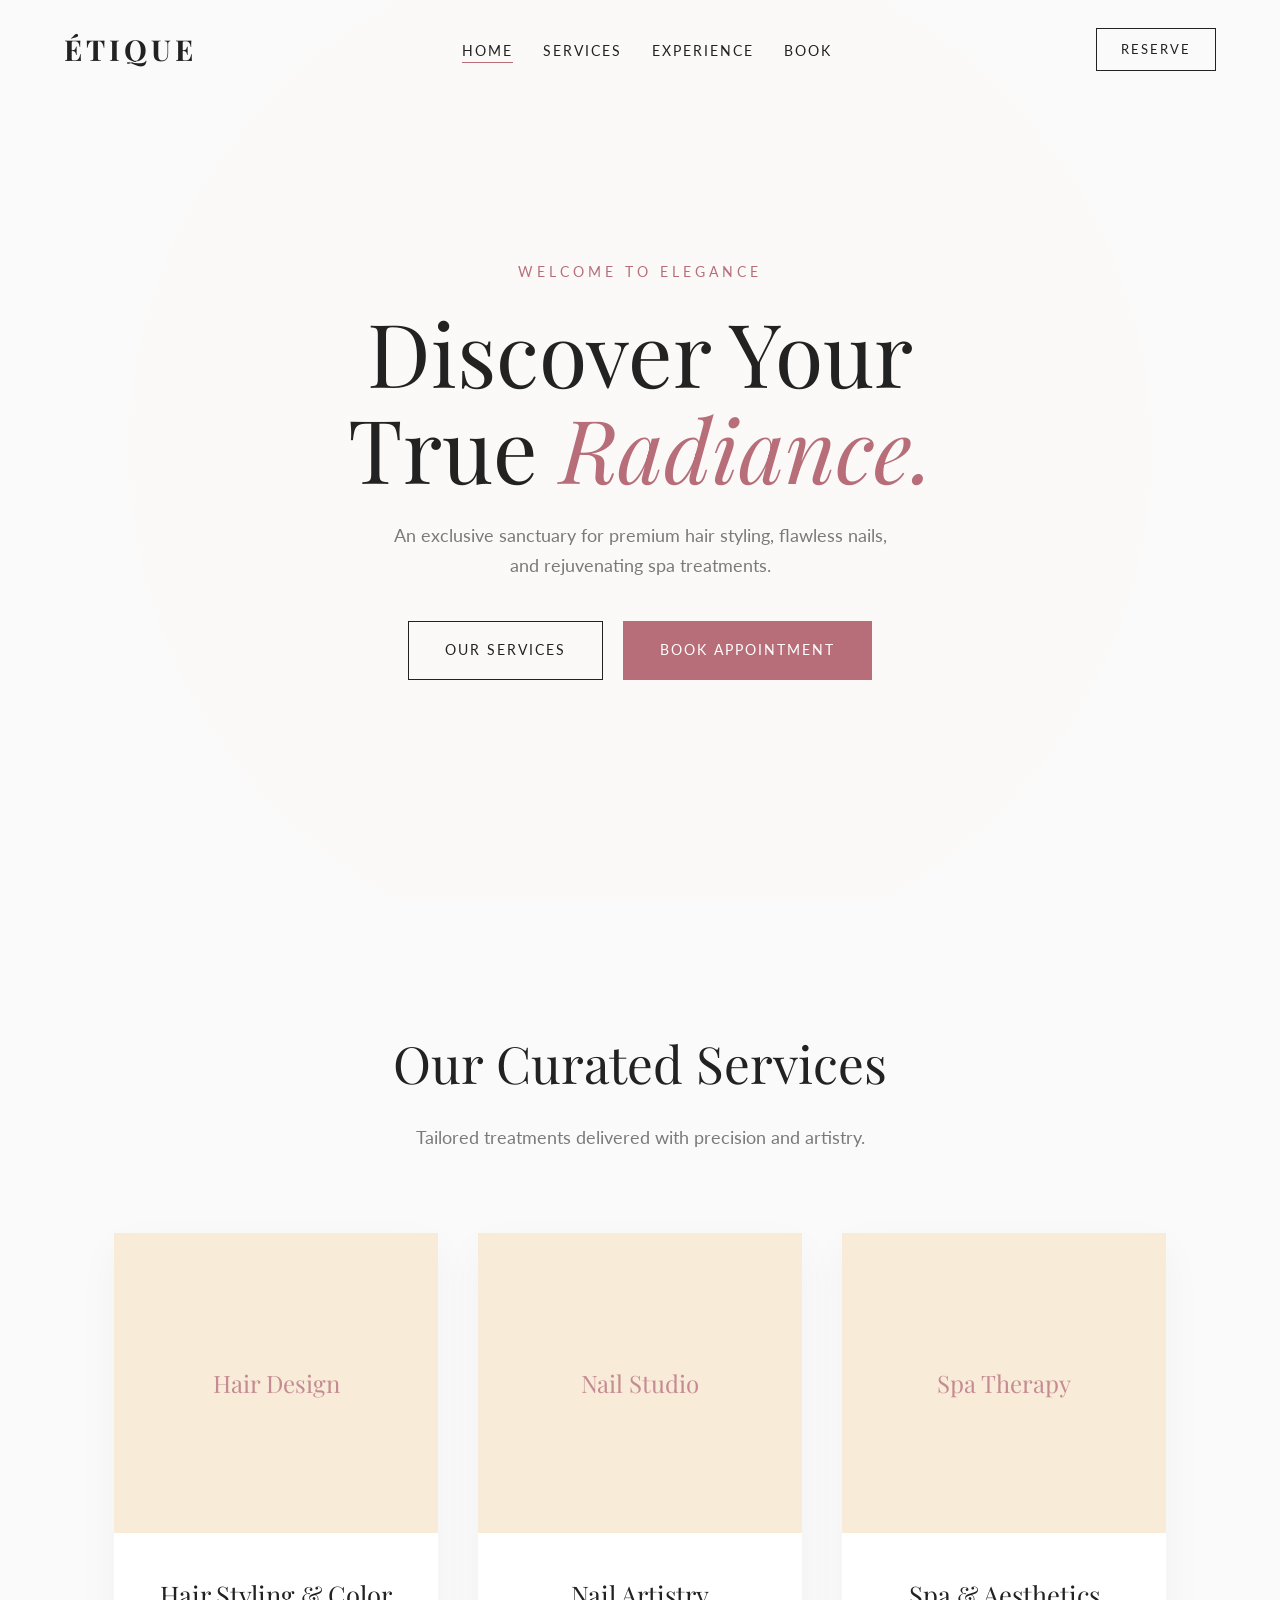
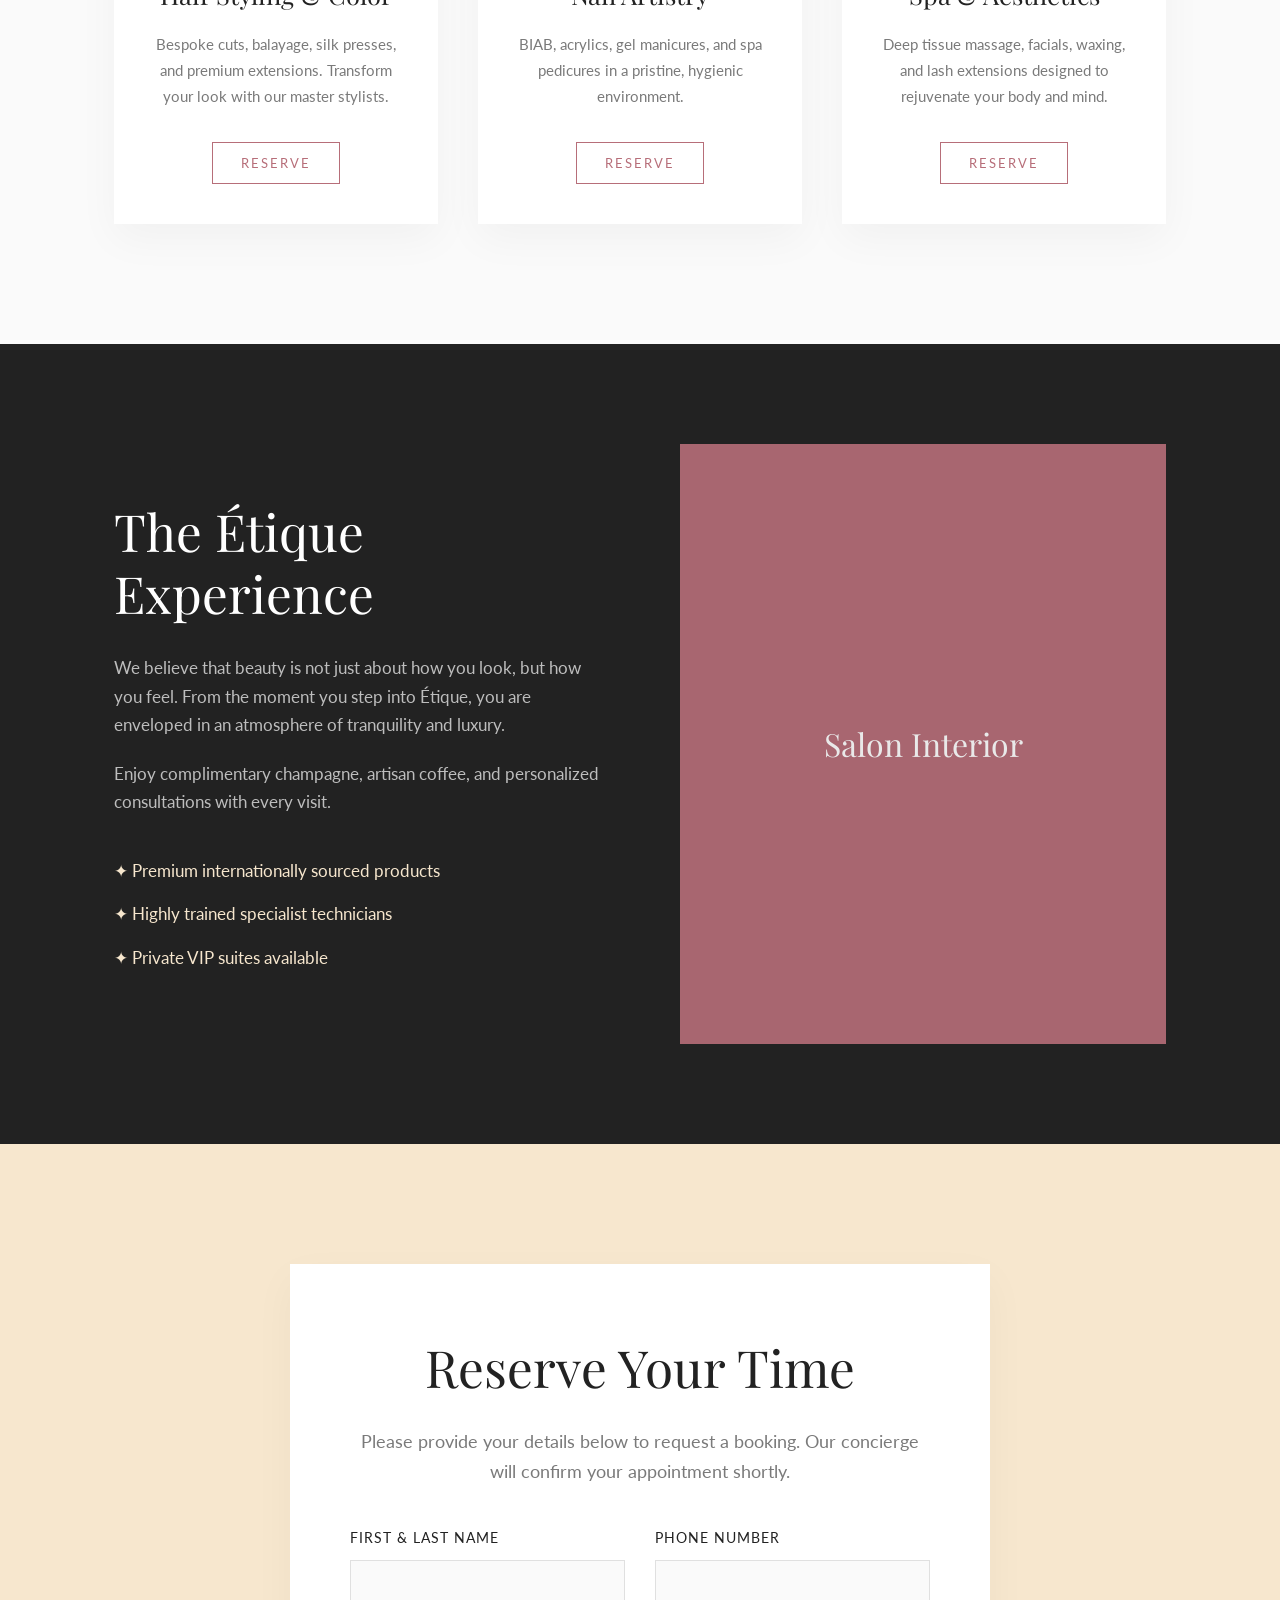
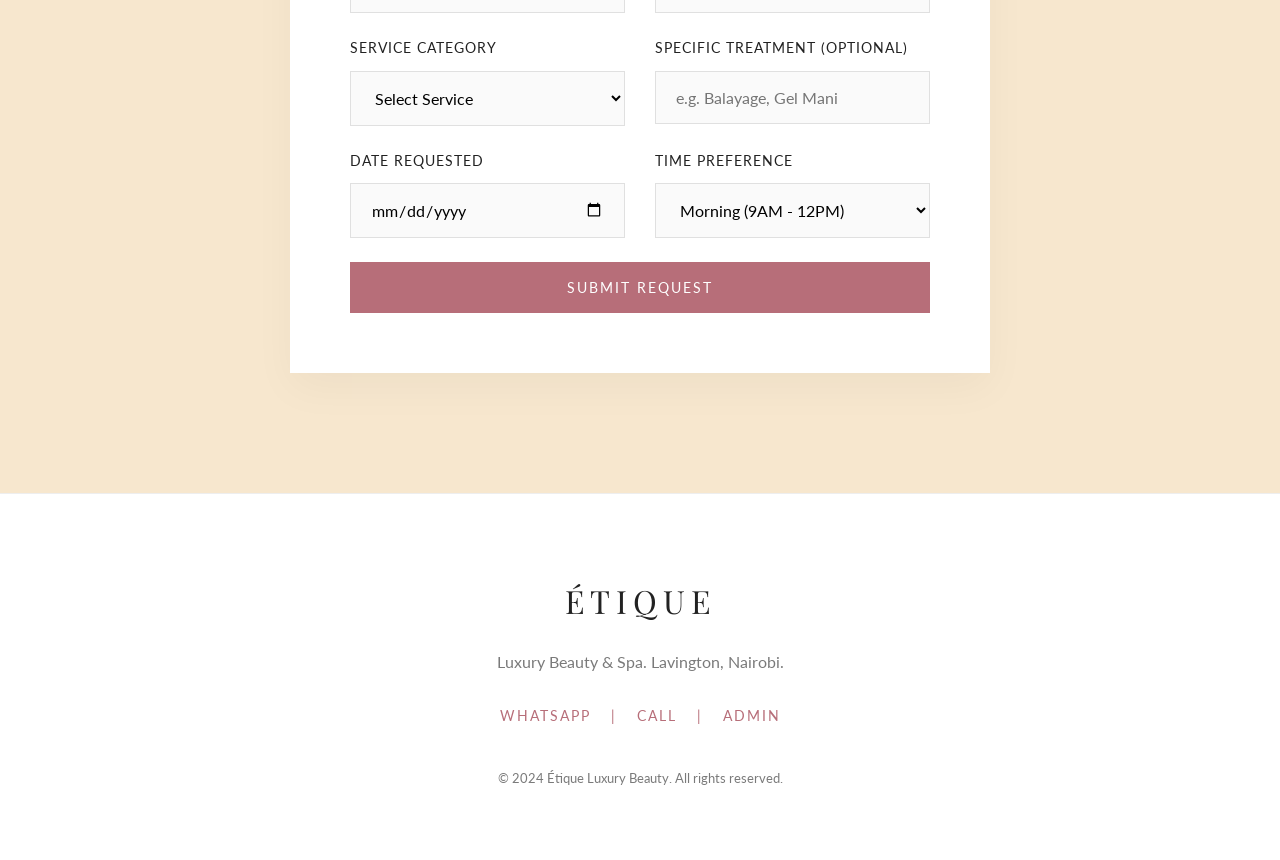
==== index.html @ 0b3f60ae "Initial commit: Etique Luxury Beauty" ====
<!DOCTYPE html>
<html lang="en">
<head>
    <meta charset="UTF-8"><meta name="viewport" content="width=device-width,initial-scale=1.0">
    <title>Etique Luxury Beauty | Premium Salon & Spa in Nairobi</title>
    <meta name="description" content="Etique Luxury Beauty offers premium hair, nails, and spa services in an exclusive, relaxing environment. Book your appointment today.">
    <link href="https://fonts.googleapis.com/css2?family=Playfair+Display:ital,wght@0,400;0,500;0,700;1,400&family=Lato:wght@300;400;700&display=swap" rel="stylesheet">
    <link rel="stylesheet" href="style.css">
</head>
<body>
    <nav class="navbar" id="navbar"><div class="nav-container">
        <a href="#home" class="nav-logo">ÉTIQUE</a>
        <ul class="nav-links" id="navLinks"><li><a href="#home" class="nav-link active">Home</a></li><li><a href="#services" class="nav-link">Services</a></li><li><a href="#experience" class="nav-link">Experience</a></li><li><a href="#booking" class="nav-link">Book</a></li></ul>
        <a href="#booking" class="nav-cta">Reserve</a>
        <button class="hamburger" id="hamburger"><span></span><span></span><span></span></button>
    </div></nav>

    <section id="home" class="hero">
        <div class="hero-content">
            <span class="hero-badge">Welcome to Elegance</span>
            <h1>Discover Your<br>True <span class="accent">Radiance.</span></h1>
            <p class="hero-sub">An exclusive sanctuary for premium hair styling, flawless nails, and rejuvenating spa treatments.</p>
            <div class="hero-actions">
                <a href="#services" class="btn btn-outline">Our Services</a>
                <a href="#booking" class="btn btn-primary">Book Appointment</a>
            </div>
        </div>
    </section>

    <section id="services" class="section">
        <div class="container"><div class="section-header"><h2>Our Curated Services</h2><p>Tailored treatments delivered with precision and artistry.</p></div>
        <div class="services-grid">
            <div class="svc-card">
                <div class="svc-img">Hair Design</div>
                <div class="svc-content">
                    <h3>Hair Styling & Color</h3>
                    <p>Bespoke cuts, balayage, silk presses, and premium extensions. Transform your look with our master stylists.</p>
                    <button class="btn btn-small" onclick="bookSvc('Hair Services')">Reserve</button>
                </div>
            </div>
            <div class="svc-card">
                <div class="svc-img">Nail Studio</div>
                <div class="svc-content">
                    <h3>Nail Artistry</h3>
                    <p>BIAB, acrylics, gel manicures, and spa pedicures in a pristine, hygienic environment.</p>
                    <button class="btn btn-small" onclick="bookSvc('Nail Services')">Reserve</button>
                </div>
            </div>
            <div class="svc-card">
                <div class="svc-img">Spa Therapy</div>
                <div class="svc-content">
                    <h3>Spa & Aesthetics</h3>
                    <p>Deep tissue massage, facials, waxing, and lash extensions designed to rejuvenate your body and mind.</p>
                    <button class="btn btn-small" onclick="bookSvc('Spa & Aesthetics')">Reserve</button>
                </div>
            </div>
        </div></div>
    </section>

    <section id="experience" class="experience-section">
        <div class="container"><div class="exp-grid">
            <div class="exp-content">
                <h2>The Étique <br>Experience</h2>
                <p>We believe that beauty is not just about how you look, but how you feel. From the moment you step into Étique, you are enveloped in an atmosphere of tranquility and luxury.</p>
                <p>Enjoy complimentary champagne, artisan coffee, and personalized consultations with every visit.</p>
                <ul class="exp-list">
                    <li>✦ Premium internationally sourced products</li>
                    <li>✦ Highly trained specialist technicians</li>
                    <li>✦ Private VIP suites available</li>
                </ul>
            </div>
            <div class="exp-image">Salon Interior</div>
        </div></div>
    </section>

    <section id="booking" class="section booking-section">
        <div class="container"><div class="booking-wrap">
            <div class="section-header"><h2>Reserve Your Time</h2><p>Please provide your details below to request a booking. Our concierge will confirm your appointment shortly.</p></div>
            <form class="booking-form" id="bookingForm">
                <div class="form-row"><div class="form-group"><label>First & Last Name</label><input type="text" name="name" required></div><div class="form-group"><label>Phone Number</label><input type="tel" name="phone" required></div></div>
                <div class="form-row"><div class="form-group"><label>Service Category</label><select name="service" id="svcSelect" required><option value="">Select Service</option><option>Hair Services</option><option>Nail Services</option><option>Spa & Aesthetics</option><option>Bridal Package</option></select></div><div class="form-group"><label>Specific Treatment (Optional)</label><input type="text" name="treatment" placeholder="e.g. Balayage, Gel Mani"></div></div>
                <div class="form-row"><div class="form-group"><label>Date Requested</label><input type="date" name="date" required></div><div class="form-group"><label>Time Preference</label><select name="time"><option>Morning (9AM - 12PM)</option><option>Afternoon (12PM - 4PM)</option><option>Evening (4PM - 7PM)</option></select></div></div>
                <button type="submit" class="btn btn-primary btn-full">Submit Request</button>
            </form>
        </div></div>
    </section>

    <footer class="footer"><div class="container">
        <div class="footer-brand">ÉTIQUE</div>
        <p>Luxury Beauty & Spa. Lavington, Nairobi.</p>
        <div class="footer-links"><a href="https://wa.me/254700000002" target="_blank">WhatsApp</a> | <a href="tel:+254700000002">Call</a> | <a href="admin.html">Admin</a></div>
        <p class="copyright">© 2024 Étique Luxury Beauty. All rights reserved.</p>
    </div></footer>

    <div class="toast" id="toast"></div>
    <script src="script.js"></script>
</body></html>
---- style.css ----
/* Etique Luxury Beauty — Rose Gold #B76E79 | Champagne #F7E7CE | Charcoal #222222 */
*,*::before,*::after{margin:0;padding:0;box-sizing:border-box}
:root{--primary:#222222;--primary-light:#444444;--accent:#B76E79;--accent-hover:#9a5c65;--champagne:#F7E7CE;--bg:#FAFAFA;--white:#ffffff;--text:#4a4a4a;--text-light:#7a7a7a;--shadow:0 15px 40px rgba(0,0,0,0.04);--radius:0;--transition:0.4s cubic-bezier(0.165,0.84,0.44,1)}
html{scroll-behavior:smooth}body{font-family:'Lato',sans-serif;background:var(--bg);color:var(--text);line-height:1.7;overflow-x:hidden}
h1,h2,h3,h4{font-family:'Playfair Display',serif;font-weight:400;color:var(--primary)}
.container{max-width:1100px;margin:0 auto;padding:0 24px}a{text-decoration:none;color:inherit;transition:var(--transition)}

.btn{display:inline-flex;align-items:center;justify-content:center;padding:16px 36px;font-family:'Lato',sans-serif;font-weight:400;font-size:0.9rem;letter-spacing:2px;text-transform:uppercase;border:1px solid transparent;cursor:pointer;transition:var(--transition)}
.btn-primary{background:var(--accent);color:var(--white)}.btn-primary:hover{background:var(--primary);color:var(--white)}
.btn-outline{background:transparent;color:var(--primary);border-color:var(--primary)}.btn-outline:hover{background:var(--primary);color:var(--white)}
.btn-small{padding:12px 28px;font-size:0.8rem;border:1px solid var(--accent);color:var(--accent);background:transparent}.btn-small:hover{background:var(--accent);color:var(--white)}
.btn-full{width:100%}

.navbar{position:fixed;top:0;left:0;right:0;z-index:1000;padding:25px 0;transition:var(--transition);background:transparent}.navbar.scrolled{background:var(--white);padding:15px 0;box-shadow:0 2px 20px rgba(0,0,0,0.05)}
.nav-container{max-width:1200px;margin:0 auto;padding:0 24px;display:flex;align-items:center;justify-content:space-between}
.nav-logo{font-family:'Playfair Display',serif;font-size:1.8rem;font-weight:700;color:var(--primary);letter-spacing:4px}
.nav-links{display:flex;list-style:none;gap:30px}.nav-link{color:var(--primary);font-size:0.85rem;text-transform:uppercase;letter-spacing:2px;position:relative}.nav-link::after{content:'';position:absolute;bottom:-4px;left:0;width:0;height:1px;background:var(--accent);transition:var(--transition)}.nav-link:hover::after,.nav-link.active::after{width:100%}
.nav-cta{padding:10px 24px;border:1px solid var(--primary);color:var(--primary);font-size:0.8rem;text-transform:uppercase;letter-spacing:2px}.nav-cta:hover{background:var(--primary);color:var(--white)}
.hamburger{display:none;background:none;border:none;cursor:pointer;padding:8px}.hamburger span{display:block;width:24px;height:1px;background:var(--primary);margin:6px 0;transition:var(--transition)}

.hero{min-height:100vh;display:flex;align-items:center;justify-content:center;text-align:center;padding:120px 24px 80px;background:linear-gradient(rgba(250,250,250,0.9),rgba(250,250,250,0.9)),url('data:image/svg+xml;utf8,<svg width="100" height="100" xmlns="http://www.w3.org/2000/svg"><rect width="100" height="100" fill="%23FAFAFA"/><circle cx="50" cy="50" r="40" fill="%23F7E7CE" opacity="0.3"/></svg>');background-size:cover;background-position:center}
.hero-content{max-width:800px;width:100%}
.hero-badge{display:block;color:var(--accent);font-size:0.85rem;text-transform:uppercase;letter-spacing:4px;margin-bottom:20px}
.hero h1{font-size:clamp(3rem,8vw,5.5rem);line-height:1.1;margin-bottom:24px}.accent{color:var(--accent);font-style:italic}
.hero-sub{font-size:1.1rem;color:var(--text-light);margin-bottom:40px;max-width:500px;margin-left:auto;margin-right:auto}
.hero-actions{display:flex;gap:20px;justify-content:center;flex-wrap:wrap}

.section{padding:120px 0}.section-header{text-align:center;margin-bottom:80px}
.section-header h2{font-size:clamp(2.2rem,4vw,3.2rem);margin-bottom:16px}.section-header p{color:var(--text-light);font-size:1.1rem}

.services-grid{display:grid;grid-template-columns:repeat(3,1fr);gap:40px}
.svc-card{background:var(--white);box-shadow:var(--shadow);transition:var(--transition)}
.svc-card:hover{transform:translateY(-10px)}
.svc-img{height:300px;background:var(--champagne);display:flex;align-items:center;justify-content:center;font-family:'Playfair Display',serif;font-size:1.5rem;color:var(--accent);opacity:0.8}
.svc-content{padding:40px;text-align:center}
.svc-content h3{font-size:1.6rem;margin-bottom:16px}.svc-content p{color:var(--text-light);margin-bottom:30px;font-size:0.95rem;min-height:80px}

.experience-section{background:var(--primary);color:var(--white);padding:100px 0}
.exp-grid{display:grid;grid-template-columns:1fr 1fr;gap:80px;align-items:center}
.exp-content h2{color:var(--white);font-size:clamp(2.5rem,4vw,3.5rem);margin-bottom:30px;line-height:1.2}
.exp-content p{color:rgba(255,255,255,0.7);margin-bottom:20px;font-size:1.05rem}
.exp-list{list-style:none;margin-top:40px}.exp-list li{margin-bottom:15px;color:var(--champagne);font-size:1.05rem}
.exp-image{height:600px;background:var(--accent);display:flex;align-items:center;justify-content:center;font-family:'Playfair Display',serif;font-size:2rem;color:var(--white);opacity:0.9}

.booking-section{background:var(--champagne)}
.booking-wrap{max-width:700px;margin:0 auto;background:var(--white);padding:60px;box-shadow:var(--shadow)}
.booking-wrap .section-header{margin-bottom:40px}
.form-row{display:grid;grid-template-columns:1fr 1fr;gap:30px}.form-group{margin-bottom:24px}
.form-group label{display:block;margin-bottom:10px;font-size:0.85rem;color:var(--primary);text-transform:uppercase;letter-spacing:1px}
.form-group input,.form-group select{width:100%;padding:16px 20px;border:1px solid #e0e0e0;font-family:'Lato',sans-serif;font-size:1rem;background:var(--bg);transition:var(--transition)}
.form-group input:focus,.form-group select:focus{outline:none;border-color:var(--accent);background:var(--white)}

.footer{background:var(--white);padding:80px 0 40px;text-align:center;border-top:1px solid #eee}
.footer-brand{font-family:'Playfair Display',serif;font-size:2rem;color:var(--primary);letter-spacing:6px;margin-bottom:20px}
.footer p{color:var(--text-light);margin-bottom:30px}
.footer-links{display:flex;justify-content:center;gap:20px;margin-bottom:40px;color:var(--accent);font-size:0.85rem;text-transform:uppercase;letter-spacing:2px}
.footer-links a{transition:var(--transition)}.footer-links a:hover{color:var(--primary)}
.copyright{font-size:0.8rem;color:#aaa}

.toast{position:fixed;bottom:40px;left:50%;transform:translateX(-50%) translateY(20px);background:var(--primary);color:var(--white);padding:16px 32px;font-family:'Lato',sans-serif;font-size:0.9rem;letter-spacing:1px;text-transform:uppercase;z-index:3000;opacity:0;transition:var(--transition);pointer-events:none;box-shadow:var(--shadow)}.toast.show{opacity:1;transform:translateX(-50%) translateY(0)}

@media(max-width:1024px){.services-grid{grid-template-columns:1fr 1fr}}
@media(max-width:768px){.nav-links{display:none;flex-direction:column;position:absolute;top:100%;left:0;right:0;background:var(--white);padding:30px;box-shadow:0 10px 20px rgba(0,0,0,0.05)}.nav-links.active{display:flex}.nav-cta{display:none}.hamburger{display:block}.services-grid{grid-template-columns:1fr}.exp-grid{grid-template-columns:1fr}.exp-image{height:400px}.form-row{grid-template-columns:1fr}.booking-wrap{padding:40px 20px}}
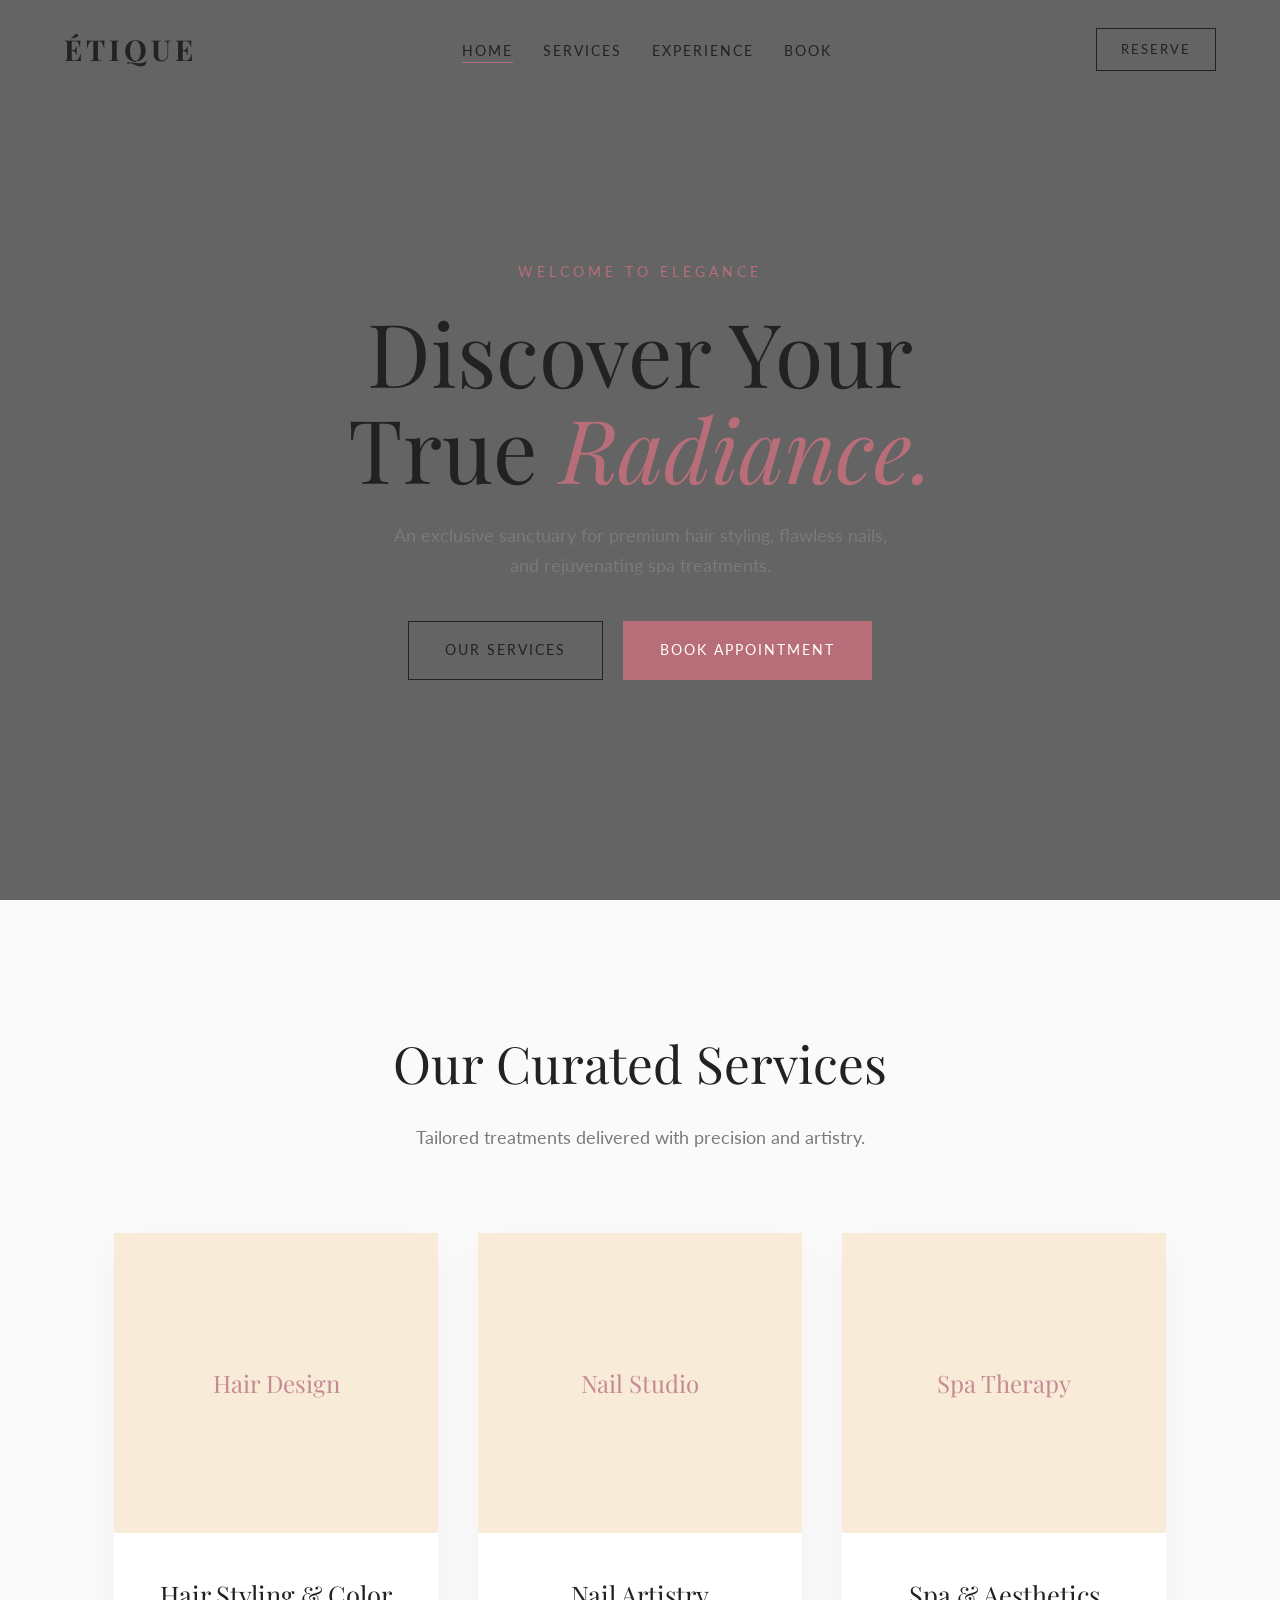
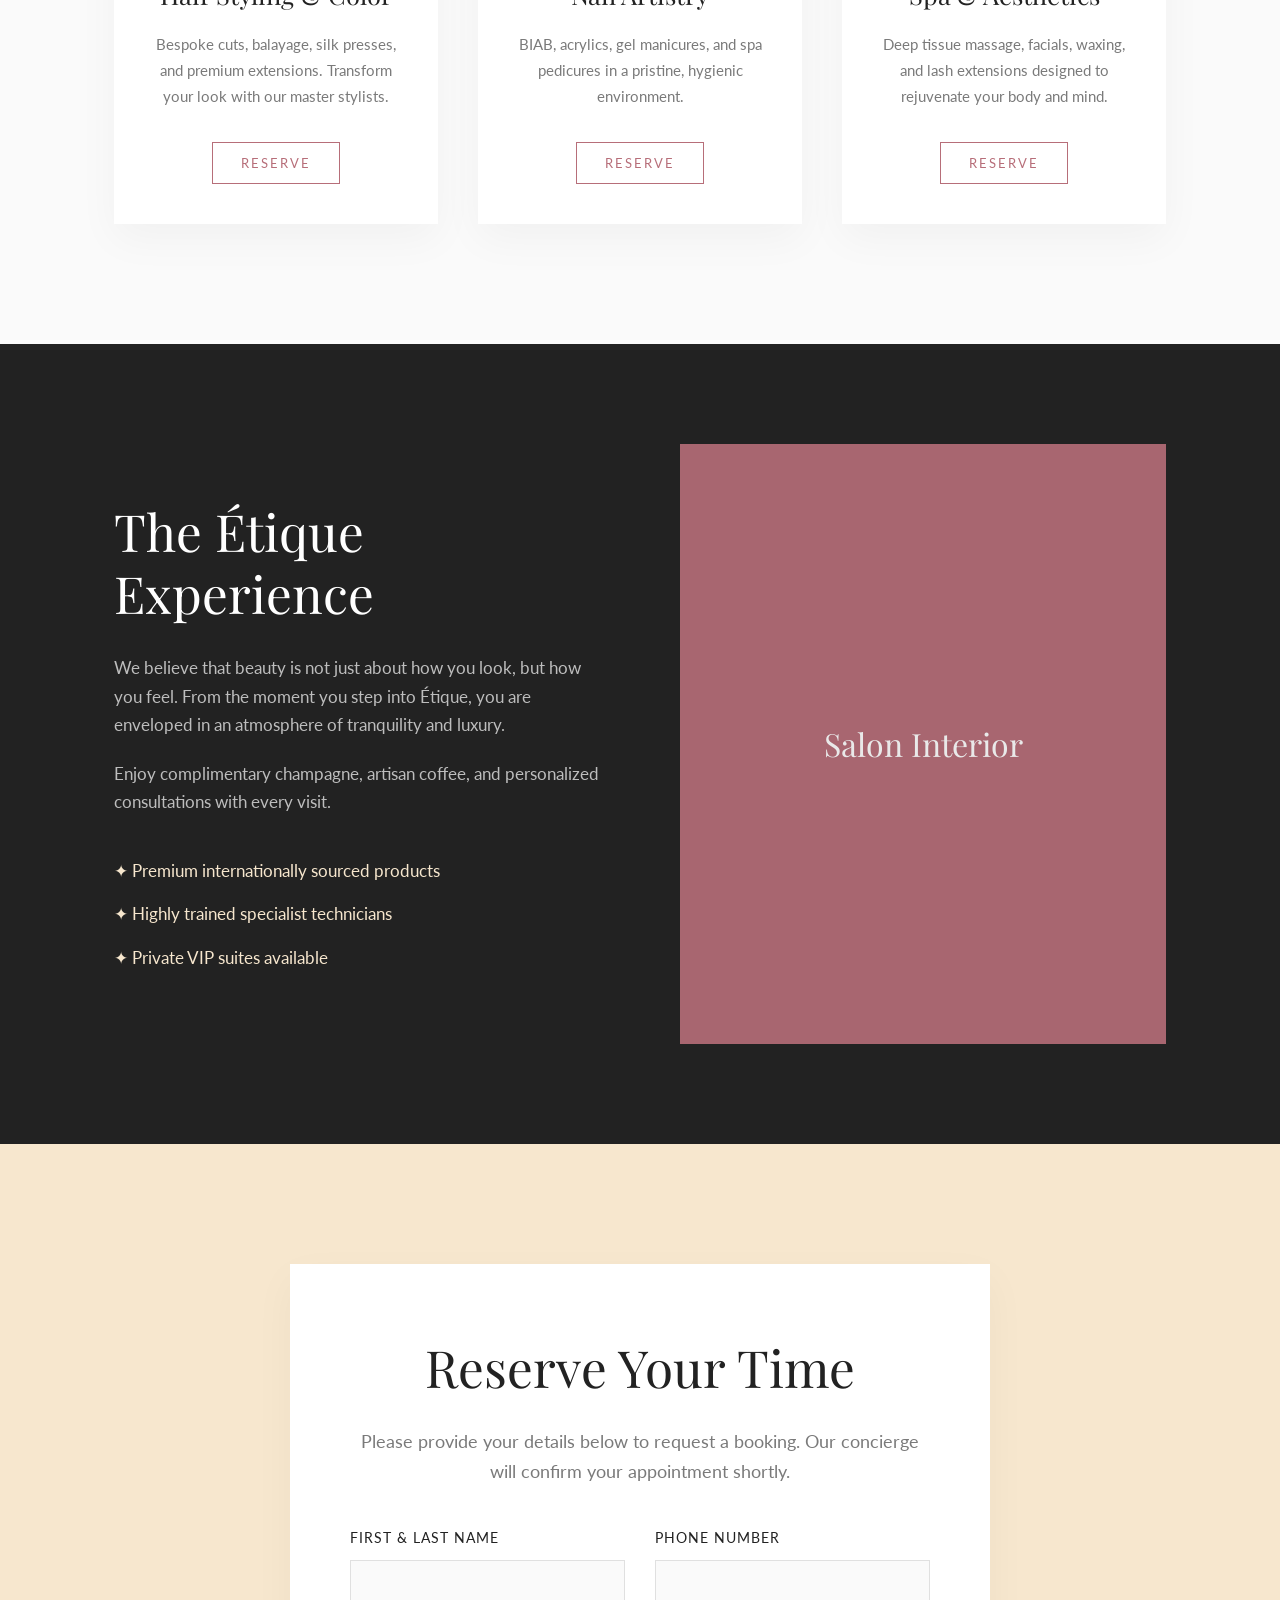
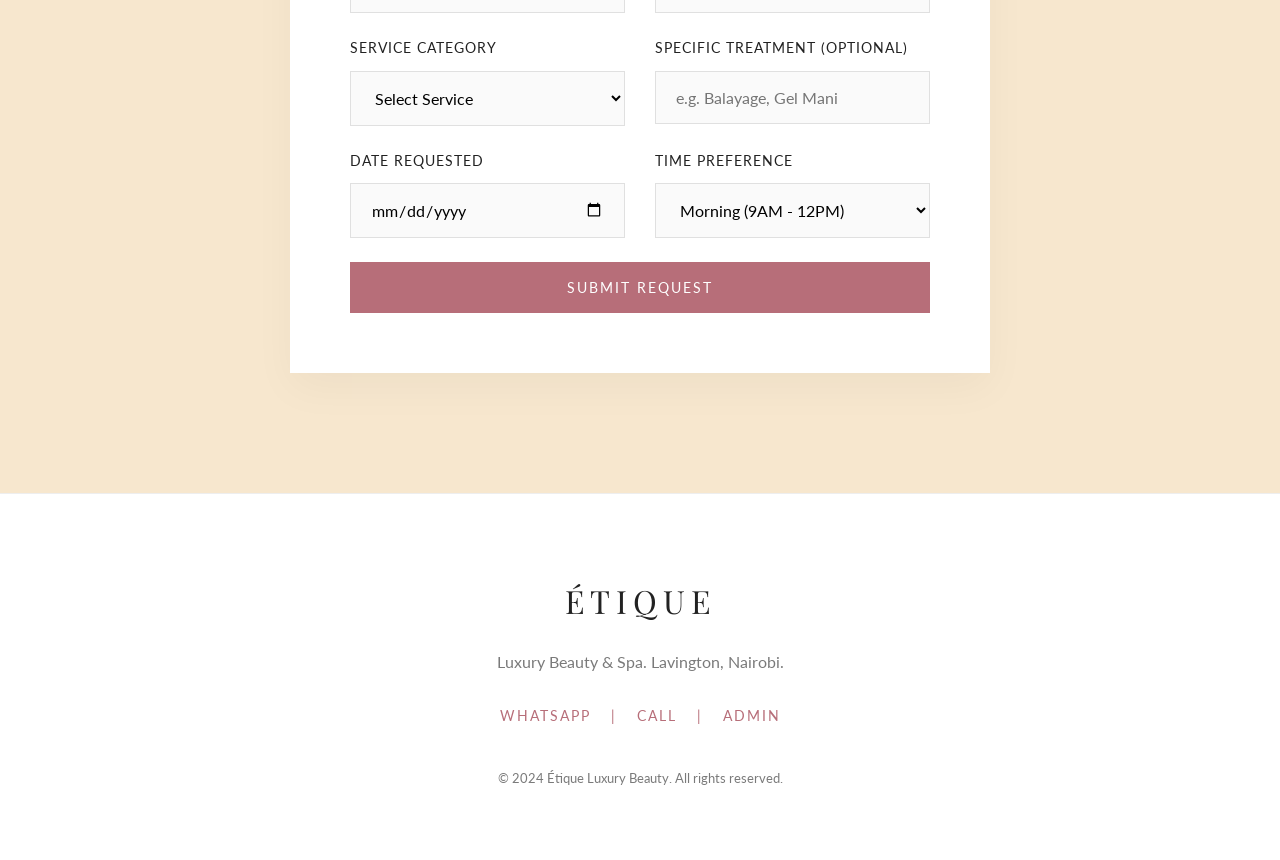
==== commit cde9e4ea: "Fix layout and perfectly inject background images" ====
--- a/index.html
+++ b/index.html
@@ -1,97 +1,92 @@
 <!DOCTYPE html>
+
 <html lang="en">
 <head>
-    <meta charset="UTF-8"><meta name="viewport" content="width=device-width,initial-scale=1.0">
-    <title>Etique Luxury Beauty | Premium Salon & Spa in Nairobi</title>
-    <meta name="description" content="Etique Luxury Beauty offers premium hair, nails, and spa services in an exclusive, relaxing environment. Book your appointment today.">
-    <link href="https://fonts.googleapis.com/css2?family=Playfair+Display:ital,wght@0,400;0,500;0,700;1,400&family=Lato:wght@300;400;700&display=swap" rel="stylesheet">
-    <link rel="stylesheet" href="style.css">
+<meta charset="utf-8"/><meta content="width=device-width,initial-scale=1.0" name="viewport"/>
+<title>Etique Luxury Beauty | Premium Salon &amp; Spa in Nairobi</title>
+<meta content="Etique Luxury Beauty offers premium hair, nails, and spa services in an exclusive, relaxing environment. Book your appointment today." name="description"/>
+<link href="https://fonts.googleapis.com/css2?family=Playfair+Display:ital,wght@0,400;0,500;0,700;1,400&amp;family=Lato:wght@300;400;700&amp;display=swap" rel="stylesheet"/>
+<link href="style.css" rel="stylesheet"/>
 </head>
 <body>
-    <nav class="navbar" id="navbar"><div class="nav-container">
-        <a href="#home" class="nav-logo">ÉTIQUE</a>
-        <ul class="nav-links" id="navLinks"><li><a href="#home" class="nav-link active">Home</a></li><li><a href="#services" class="nav-link">Services</a></li><li><a href="#experience" class="nav-link">Experience</a></li><li><a href="#booking" class="nav-link">Book</a></li></ul>
-        <a href="#booking" class="nav-cta">Reserve</a>
-        <button class="hamburger" id="hamburger"><span></span><span></span><span></span></button>
-    </div></nav>
-
-    <section id="home" class="hero">
-        <div class="hero-content">
-            <span class="hero-badge">Welcome to Elegance</span>
-            <h1>Discover Your<br>True <span class="accent">Radiance.</span></h1>
-            <p class="hero-sub">An exclusive sanctuary for premium hair styling, flawless nails, and rejuvenating spa treatments.</p>
-            <div class="hero-actions">
-                <a href="#services" class="btn btn-outline">Our Services</a>
-                <a href="#booking" class="btn btn-primary">Book Appointment</a>
-            </div>
-        </div>
-    </section>
-
-    <section id="services" class="section">
-        <div class="container"><div class="section-header"><h2>Our Curated Services</h2><p>Tailored treatments delivered with precision and artistry.</p></div>
-        <div class="services-grid">
-            <div class="svc-card">
-                <div class="svc-img">Hair Design</div>
-                <div class="svc-content">
-                    <h3>Hair Styling & Color</h3>
-                    <p>Bespoke cuts, balayage, silk presses, and premium extensions. Transform your look with our master stylists.</p>
-                    <button class="btn btn-small" onclick="bookSvc('Hair Services')">Reserve</button>
-                </div>
-            </div>
-            <div class="svc-card">
-                <div class="svc-img">Nail Studio</div>
-                <div class="svc-content">
-                    <h3>Nail Artistry</h3>
-                    <p>BIAB, acrylics, gel manicures, and spa pedicures in a pristine, hygienic environment.</p>
-                    <button class="btn btn-small" onclick="bookSvc('Nail Services')">Reserve</button>
-                </div>
-            </div>
-            <div class="svc-card">
-                <div class="svc-img">Spa Therapy</div>
-                <div class="svc-content">
-                    <h3>Spa & Aesthetics</h3>
-                    <p>Deep tissue massage, facials, waxing, and lash extensions designed to rejuvenate your body and mind.</p>
-                    <button class="btn btn-small" onclick="bookSvc('Spa & Aesthetics')">Reserve</button>
-                </div>
-            </div>
-        </div></div>
-    </section>
-
-    <section id="experience" class="experience-section">
-        <div class="container"><div class="exp-grid">
-            <div class="exp-content">
-                <h2>The Étique <br>Experience</h2>
-                <p>We believe that beauty is not just about how you look, but how you feel. From the moment you step into Étique, you are enveloped in an atmosphere of tranquility and luxury.</p>
-                <p>Enjoy complimentary champagne, artisan coffee, and personalized consultations with every visit.</p>
-                <ul class="exp-list">
-                    <li>✦ Premium internationally sourced products</li>
-                    <li>✦ Highly trained specialist technicians</li>
-                    <li>✦ Private VIP suites available</li>
-                </ul>
-            </div>
-            <div class="exp-image">Salon Interior</div>
-        </div></div>
-    </section>
-
-    <section id="booking" class="section booking-section">
-        <div class="container"><div class="booking-wrap">
-            <div class="section-header"><h2>Reserve Your Time</h2><p>Please provide your details below to request a booking. Our concierge will confirm your appointment shortly.</p></div>
-            <form class="booking-form" id="bookingForm">
-                <div class="form-row"><div class="form-group"><label>First & Last Name</label><input type="text" name="name" required></div><div class="form-group"><label>Phone Number</label><input type="tel" name="phone" required></div></div>
-                <div class="form-row"><div class="form-group"><label>Service Category</label><select name="service" id="svcSelect" required><option value="">Select Service</option><option>Hair Services</option><option>Nail Services</option><option>Spa & Aesthetics</option><option>Bridal Package</option></select></div><div class="form-group"><label>Specific Treatment (Optional)</label><input type="text" name="treatment" placeholder="e.g. Balayage, Gel Mani"></div></div>
-                <div class="form-row"><div class="form-group"><label>Date Requested</label><input type="date" name="date" required></div><div class="form-group"><label>Time Preference</label><select name="time"><option>Morning (9AM - 12PM)</option><option>Afternoon (12PM - 4PM)</option><option>Evening (4PM - 7PM)</option></select></div></div>
-                <button type="submit" class="btn btn-primary btn-full">Submit Request</button>
-            </form>
-        </div></div>
-    </section>
-
-    <footer class="footer"><div class="container">
-        <div class="footer-brand">ÉTIQUE</div>
-        <p>Luxury Beauty & Spa. Lavington, Nairobi.</p>
-        <div class="footer-links"><a href="https://wa.me/254700000002" target="_blank">WhatsApp</a> | <a href="tel:+254700000002">Call</a> | <a href="admin.html">Admin</a></div>
-        <p class="copyright">© 2024 Étique Luxury Beauty. All rights reserved.</p>
-    </div></footer>
-
-    <div class="toast" id="toast"></div>
-    <script src="script.js"></script>
+<nav class="navbar" id="navbar"><div class="nav-container">
+<a class="nav-logo" href="#home">ÉTIQUE</a>
+<ul class="nav-links" id="navLinks"><li><a class="nav-link active" href="#home">Home</a></li><li><a class="nav-link" href="#services">Services</a></li><li><a class="nav-link" href="#experience">Experience</a></li><li><a class="nav-link" href="#booking">Book</a></li></ul>
+<a class="nav-cta" href="#booking">Reserve</a>
+<button class="hamburger" id="hamburger"><span></span><span></span><span></span></button>
+</div></nav>
+<section class="hero" id="home" style=" background-image: linear-gradient(rgba(0,0,0,0.6), rgba(0,0,0,0.6)), url('https://loremflickr.com/1200/800/luxury,salon,makeup?lock=100') !important; background-size: cover !important; background-position: center !important;">
+<div class="hero-content">
+<span class="hero-badge">Welcome to Elegance</span>
+<h1>Discover Your<br/>True <span class="accent">Radiance.</span></h1>
+<p class="hero-sub">An exclusive sanctuary for premium hair styling, flawless nails, and rejuvenating spa treatments.</p>
+<div class="hero-actions">
+<a class="btn btn-outline" href="#services">Our Services</a>
+<a class="btn btn-primary" href="#booking">Book Appointment</a>
+</div>
+</div>
+</section>
+<section class="section" id="services">
+<div class="container"><div class="section-header"><h2>Our Curated Services</h2><p>Tailored treatments delivered with precision and artistry.</p></div>
+<div class="services-grid">
+<div class="svc-card">
+<div class="svc-img">Hair Design</div>
+<div class="svc-content">
+<h3>Hair Styling &amp; Color</h3>
+<p>Bespoke cuts, balayage, silk presses, and premium extensions. Transform your look with our master stylists.</p>
+<button class="btn btn-small" onclick="bookSvc('Hair Services')">Reserve</button>
+</div>
+</div>
+<div class="svc-card">
+<div class="svc-img">Nail Studio</div>
+<div class="svc-content">
+<h3>Nail Artistry</h3>
+<p>BIAB, acrylics, gel manicures, and spa pedicures in a pristine, hygienic environment.</p>
+<button class="btn btn-small" onclick="bookSvc('Nail Services')">Reserve</button>
+</div>
+</div>
+<div class="svc-card">
+<div class="svc-img">Spa Therapy</div>
+<div class="svc-content">
+<h3>Spa &amp; Aesthetics</h3>
+<p>Deep tissue massage, facials, waxing, and lash extensions designed to rejuvenate your body and mind.</p>
+<button class="btn btn-small" onclick="bookSvc('Spa &amp; Aesthetics')">Reserve</button>
+</div>
+</div>
+</div></div>
+</section>
+<section class="experience-section" id="experience">
+<div class="container"><div class="exp-grid">
+<div class="exp-content">
+<h2>The Étique <br/>Experience</h2>
+<p>We believe that beauty is not just about how you look, but how you feel. From the moment you step into Étique, you are enveloped in an atmosphere of tranquility and luxury.</p>
+<p>Enjoy complimentary champagne, artisan coffee, and personalized consultations with every visit.</p>
+<ul class="exp-list">
+<li>✦ Premium internationally sourced products</li>
+<li>✦ Highly trained specialist technicians</li>
+<li>✦ Private VIP suites available</li>
+</ul>
+</div>
+<div class="exp-image">Salon Interior</div>
+</div></div>
+</section>
+<section class="section booking-section" id="booking">
+<div class="container"><div class="booking-wrap">
+<div class="section-header"><h2>Reserve Your Time</h2><p>Please provide your details below to request a booking. Our concierge will confirm your appointment shortly.</p></div>
+<form class="booking-form" id="bookingForm">
+<div class="form-row"><div class="form-group"><label>First &amp; Last Name</label><input name="name" required="" type="text"/></div><div class="form-group"><label>Phone Number</label><input name="phone" required="" type="tel"/></div></div>
+<div class="form-row"><div class="form-group"><label>Service Category</label><select id="svcSelect" name="service" required=""><option value="">Select Service</option><option>Hair Services</option><option>Nail Services</option><option>Spa &amp; Aesthetics</option><option>Bridal Package</option></select></div><div class="form-group"><label>Specific Treatment (Optional)</label><input name="treatment" placeholder="e.g. Balayage, Gel Mani" type="text"/></div></div>
+<div class="form-row"><div class="form-group"><label>Date Requested</label><input name="date" required="" type="date"/></div><div class="form-group"><label>Time Preference</label><select name="time"><option>Morning (9AM - 12PM)</option><option>Afternoon (12PM - 4PM)</option><option>Evening (4PM - 7PM)</option></select></div></div>
+<button class="btn btn-primary btn-full" type="submit">Submit Request</button>
+</form>
+</div></div>
+</section>
+<footer class="footer"><div class="container">
+<div class="footer-brand">ÉTIQUE</div>
+<p>Luxury Beauty &amp; Spa. Lavington, Nairobi.</p>
+<div class="footer-links"><a href="https://wa.me/254700000002" target="_blank">WhatsApp</a> | <a href="tel:+254700000002">Call</a> | <a href="admin.html">Admin</a></div>
+<p class="copyright">© 2024 Étique Luxury Beauty. All rights reserved.</p>
+</div></footer>
+<div class="toast" id="toast"></div>
+<script src="script.js"></script>
 </body></html>
